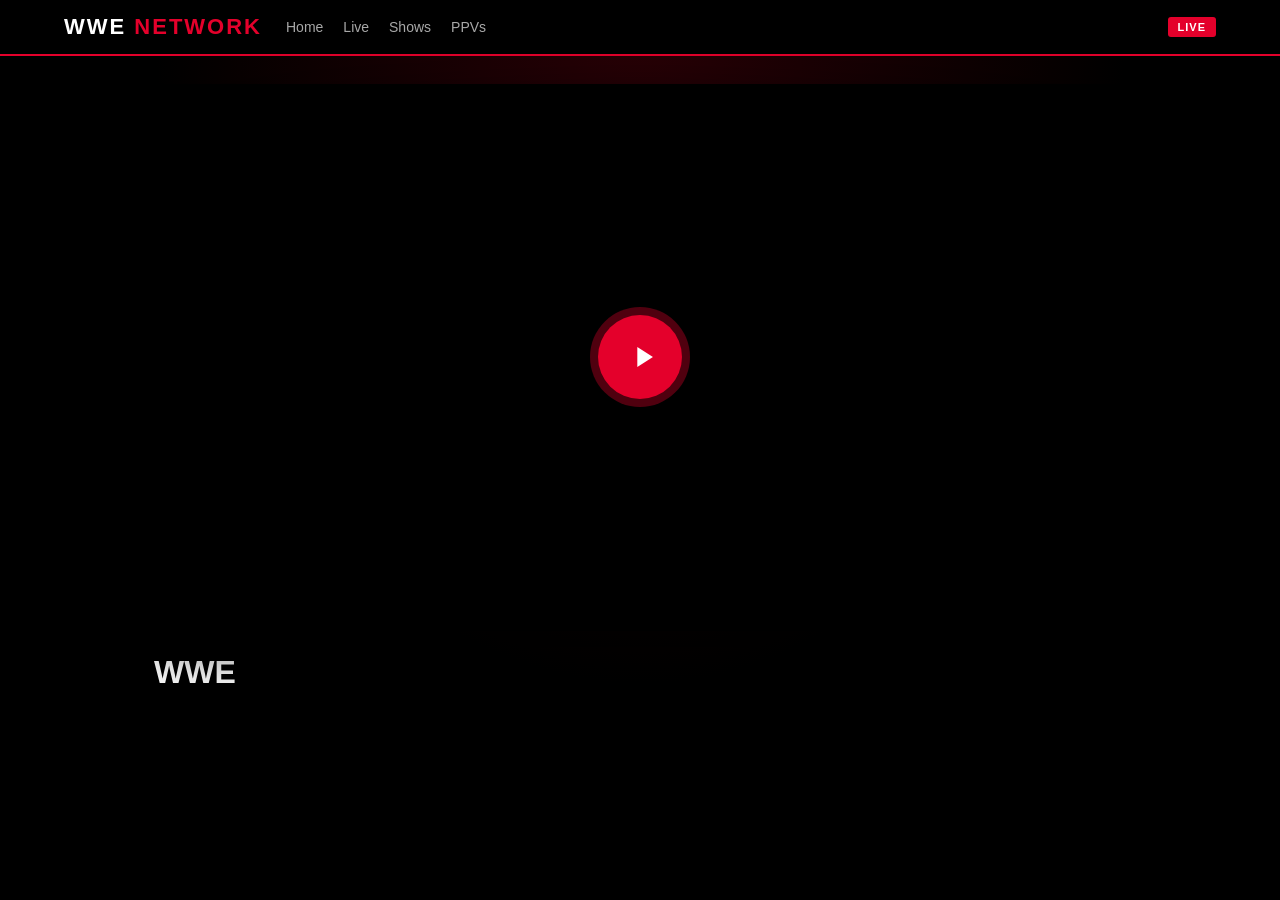
==== index.html @ eba9333d "Add files via upload" ====
<!DOCTYPE html>
<html lang="en">
<head>
<meta charset="UTF-8">
<meta name="viewport" content="width=device-width, initial-scale=1">
<title>WWE Network Style Player</title>
<style>
  :root{--bg:#000;--panel:#121212;--text:#fff;--muted:#a8a8a8;--accent:#e4002b;}
  *{box-sizing:border-box;margin:0;padding:0}
  body{background:radial-gradient(ellipse at top,#2a0006 0,var(--bg) 55%) fixed;background-color:var(--bg);color:var(--text);font-family:"Helvetica Neue",Arial,sans-serif;min-height:100vh}
  header{display:flex;align-items:center;gap:24px;padding:14px 5vw;background:#000;border-bottom:2px solid var(--accent)}
  .logo{font-weight:900;font-size:22px;letter-spacing:2px;text-transform:uppercase}
  .logo span{color:var(--accent)}
  nav{display:flex;gap:20px;font-size:14px;color:var(--muted)}
  nav a{color:inherit;text-decoration:none}
  nav a:hover{color:#fff}
  .live{margin-left:auto;background:#e4002b;font-size:11px;font-weight:800;padding:4px 10px;border-radius:3px;letter-spacing:1px}
  main{max-width:1100px;margin:0 auto;padding:28px 5vw 60px}
  .player{position:relative;aspect-ratio:16/9;background:#000;border-radius:6px;overflow:hidden;box-shadow:0 20px 60px rgba(0,0,0,.6)}
  .player iframe,.player .thumb{position:absolute;inset:0;width:100%;height:100%;border:0}
  .thumb{background:center/cover no-repeat;cursor:pointer;border:0;display:block}
  .thumb::after{content:"";position:absolute;inset:0;background:linear-gradient(to top,rgba(0,0,0,.85),rgba(0,0,0,.1) 55%)}
  .play{position:absolute;top:50%;left:50%;transform:translate(-50%,-50%);z-index:2;width:84px;height:84px;border-radius:50%;background:var(--accent);display:grid;place-items:center;transition:.2s;box-shadow:0 0 0 8px rgba(228,0,43,.35)}
  .thumb:hover .play{transform:translate(-50%,-50%) scale(1.1)}
  .play svg{width:34px;height:34px;fill:#fff;margin-left:5px}
  .caption{position:absolute;left:20px;bottom:16px;right:20px;z-index:2;text-align:left;font-size:clamp(14px,2.4vw,24px);font-weight:800;line-height:1.25}
  .info{margin-top:22px}
  .tag{display:inline-block;color:var(--accent);font-size:12px;font-weight:800;letter-spacing:1.5px;text-transform:uppercase;margin-bottom:8px}
  h1{font-size:clamp(20px,3.4vw,32px);line-height:1.2}
  .meta{color:var(--muted);font-size:14px;margin:8px 0 16px}
  .desc{color:#dcdcdc;line-height:1.6;font-size:15px;background:var(--panel);padding:18px;border-radius:6px;border-left:3px solid var(--accent)}
</style>
</head>
<body>
<header>
  <div class="logo">WWE <span>Network</span></div>
  <nav><a href="#">Home</a><a href="#">Live</a><a href="#">Shows</a><a href="#">PPVs</a></nav>
  <div class="live">LIVE</div>
</header>

<main>
  <div class="player" id="player">
    <button class="thumb" id="thumb" aria-label="Play video"
      style="background-image:url('https://i.ytimg.com/vi/4Bgg4P-xnHY/maxresdefault.jpg'),url('https://i.ytimg.com/vi/4Bgg4P-xnHY/hqdefault.jpg')">
      <span class="play"><svg viewBox="0 0 24 24"><path d="M8 5v14l11-7z"/></svg></span>
    </button>
  </div>

  <p id="yt-link" hidden style="margin-top:12px;font-size:14px;color:#a8a8a8">Video not loading? <a style="color:#e4002b;font-weight:700" target="_blank" rel="noopener" href="https://www.youtube.com/watch?v=4Bgg4P-xnHY">Watch on YouTube</a></p>

  <div class="info">
    <h1 id="title">WWE</h1>
  </div>
</main>

<script>
  document.getElementById('thumb').addEventListener('click', function () {
    var f = document.createElement('iframe');
    var link = document.getElementById('yt-link'); if (link) link.hidden = false;
    f.src = 'https://www.youtube.com/embed/4Bgg4P-xnHY?autoplay=1&rel=0';
    f.allow = 'autoplay; encrypted-media; picture-in-picture; fullscreen';
    f.allowFullscreen = true;
    f.referrerPolicy = 'strict-origin-when-cross-origin';
    f.title = document.getElementById('title').textContent;
    document.getElementById('player').replaceChildren(f);
  });

  fetch('https://www.youtube.com/oembed?format=json&url=' + encodeURIComponent('https://www.youtube.com/watch?v=4Bgg4P-xnHY'))
    .then(function (r) { return r.json(); })
    .then(function (d) { if (d.title) { document.getElementById('title').textContent = d.title; document.title = d.title + ' | WWE Network'; } })
    .catch(function () {});
</script>
</body>
</html>
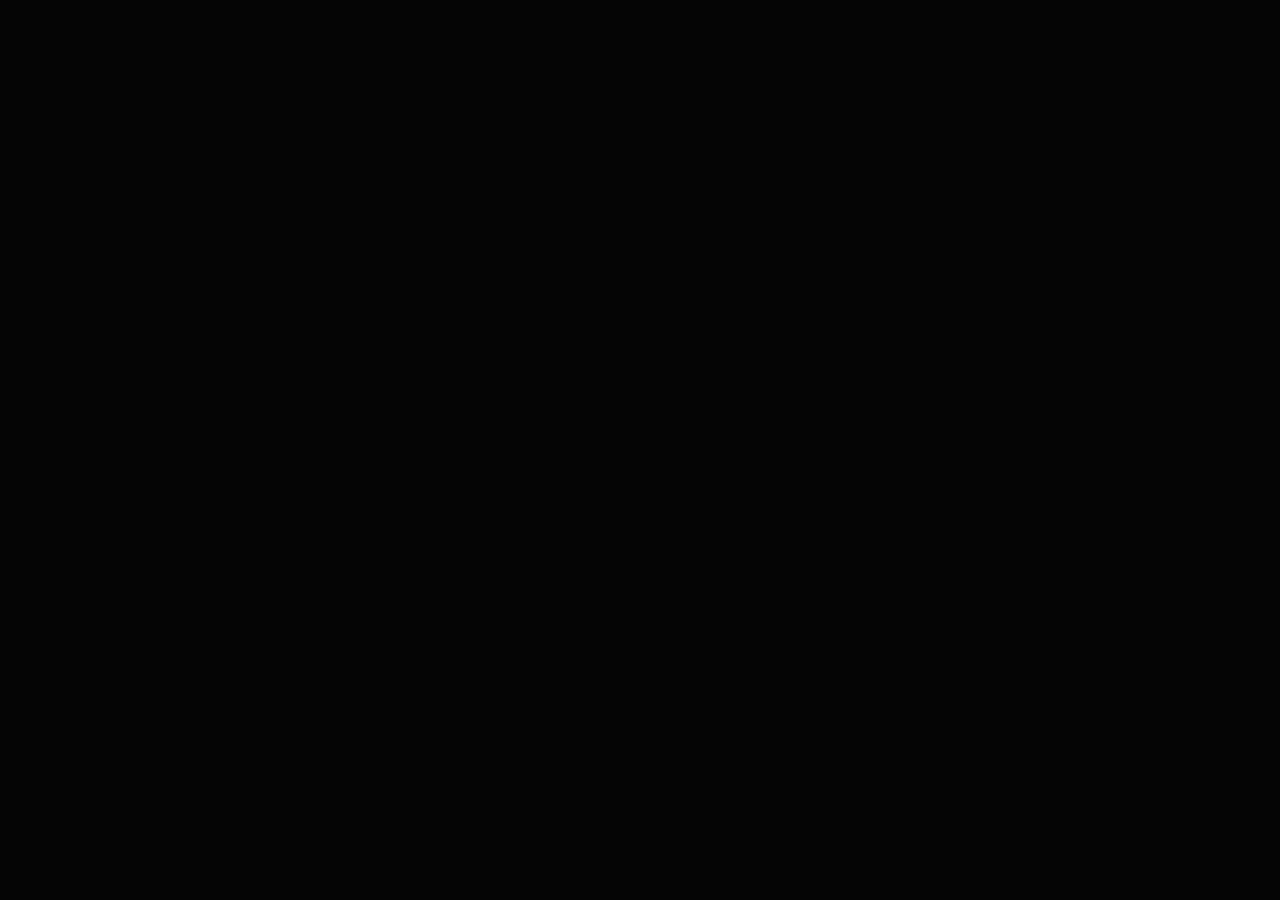
==== commit 9c49a50d: "Index.html" ====
--- a/index.html
+++ b/index.html
@@ -4,71 +4,31 @@
 <meta charset="UTF-8">
 <meta name="viewport" content="width=device-width, initial-scale=1">
 <title>WWE Network Style Player</title>
+<link rel="preconnect" href="https://fonts.googleapis.com">
+<link rel="preconnect" href="https://fonts.gstatic.com" crossorigin>
+<link href="https://fonts.googleapis.com/css2?family=Oswald:wght@500;600;700&family=Inter:wght@400;600;800&display=swap" rel="stylesheet">
 <style>
-  :root{--bg:#000;--panel:#121212;--text:#fff;--muted:#a8a8a8;--accent:#e4002b;}
+  :root{--red:#e4002b;--red-hot:#ff1f45;--black:#050505;--white:#fff;--muted:#b3b3b3;
+    --display:"Oswald","Impact","Arial Narrow",sans-serif;--body:"Inter","Helvetica Neue",Arial,sans-serif}
   *{box-sizing:border-box;margin:0;padding:0}
-  body{background:radial-gradient(ellipse at top,#2a0006 0,var(--bg) 55%) fixed;background-color:var(--bg);color:var(--text);font-family:"Helvetica Neue",Arial,sans-serif;min-height:100vh}
-  header{display:flex;align-items:center;gap:24px;padding:14px 5vw;background:#000;border-bottom:2px solid var(--accent)}
-  .logo{font-weight:900;font-size:22px;letter-spacing:2px;text-transform:uppercase}
-  .logo span{color:var(--accent)}
-  nav{display:flex;gap:20px;font-size:14px;color:var(--muted)}
-  nav a{color:inherit;text-decoration:none}
-  nav a:hover{color:#fff}
-  .live{margin-left:auto;background:#e4002b;font-size:11px;font-weight:800;padding:4px 10px;border-radius:3px;letter-spacing:1px}
-  main{max-width:1100px;margin:0 auto;padding:28px 5vw 60px}
-  .player{position:relative;aspect-ratio:16/9;background:#000;border-radius:6px;overflow:hidden;box-shadow:0 20px 60px rgba(0,0,0,.6)}
-  .player iframe,.player .thumb{position:absolute;inset:0;width:100%;height:100%;border:0}
-  .thumb{background:center/cover no-repeat;cursor:pointer;border:0;display:block}
-  .thumb::after{content:"";position:absolute;inset:0;background:linear-gradient(to top,rgba(0,0,0,.85),rgba(0,0,0,.1) 55%)}
-  .play{position:absolute;top:50%;left:50%;transform:translate(-50%,-50%);z-index:2;width:84px;height:84px;border-radius:50%;background:var(--accent);display:grid;place-items:center;transition:.2s;box-shadow:0 0 0 8px rgba(228,0,43,.35)}
-  .thumb:hover .play{transform:translate(-50%,-50%) scale(1.1)}
-  .play svg{width:34px;height:34px;fill:#fff;margin-left:5px}
-  .caption{position:absolute;left:20px;bottom:16px;right:20px;z-index:2;text-align:left;font-size:clamp(14px,2.4vw,24px);font-weight:800;line-height:1.25}
-  .info{margin-top:22px}
-  .tag{display:inline-block;color:var(--accent);font-size:12px;font-weight:800;letter-spacing:1.5px;text-transform:uppercase;margin-bottom:8px}
-  h1{font-size:clamp(20px,3.4vw,32px);line-height:1.2}
-  .meta{color:var(--muted);font-size:14px;margin:8px 0 16px}
-  .desc{color:#dcdcdc;line-height:1.6;font-size:15px;background:var(--panel);padding:18px;border-radius:6px;border-left:3px solid var(--accent)}
-</style>
-</head>
-<body>
-<header>
-  <div class="logo">WWE <span>Network</span></div>
-  <nav><a href="#">Home</a><a href="#">Live</a><a href="#">Shows</a><a href="#">PPVs</a></nav>
-  <div class="live">LIVE</div>
-</header>
+  html{background:var(--black);scroll-behavior:smooth}
+  body{font-family:var(--body);color:var(--white);background:var(--black);min-height:100vh;overflow-x:hidden}
+  button{font:inherit;color:inherit;cursor:pointer;border:0;background:none}
 
-<main>
-  <div class="player" id="player">
-    <button class="thumb" id="thumb" aria-label="Play video"
-      style="background-image:url('https://i.ytimg.com/vi/4Bgg4P-xnHY/maxresdefault.jpg'),url('https://i.ytimg.com/vi/4Bgg4P-xnHY/hqdefault.jpg')">
-      <span class="play"><svg viewBox="0 0 24 24"><path d="M8 5v14l11-7z"/></svg></span>
-    </button>
-  </div>
-
-  <p id="yt-link" hidden style="margin-top:12px;font-size:14px;color:#a8a8a8">Video not loading? <a style="color:#e4002b;font-weight:700" target="_blank" rel="noopener" href="https://www.youtube.com/watch?v=4Bgg4P-xnHY">Watch on YouTube</a></p>
-
-  <div class="info">
-    <h1 id="title">WWE</h1>
-  </div>
-</main>
-
-<script>
-  document.getElementById('thumb').addEventListener('click', function () {
-    var f = document.createElement('iframe');
-    var link = document.getElementById('yt-link'); if (link) link.hidden = false;
-    f.src = 'https://www.youtube.com/embed/4Bgg4P-xnHY?autoplay=1&rel=0';
-    f.allow = 'autoplay; encrypted-media; picture-in-picture; fullscreen';
-    f.allowFullscreen = true;
-    f.referrerPolicy = 'strict-origin-when-cross-origin';
-    f.title = document.getElementById('title').textContent;
-    document.getElementById('player').replaceChildren(f);
-  });
-
-  fetch('https://www.youtube.com/oembed?format=json&url=' + encodeURIComponent('https://www.youtube.com/watch?v=4Bgg4P-xnHY'))
-    .then(function (r) { return r.json(); })
-    .then(function (d) { if (d.title) { document.getElementById('title').textContent = d.title; document.title = d.title + ' | WWE Network'; } })
-    .catch(function () {});
-</script>
-</body>
-</html>
+  /* ---------- Header ---------- */
+  header{position:fixed;top:0;left:0;right:0;z-index:50;display:flex;align-items:center;gap:32px;padding:16px 4vw;
+    background:linear-gradient(to bottom,rgba(0,0,0,.85),transparent);transition:background .3s}
+  header.solid{background:#000;box-shadow:0 2px 0 var(--red)}
+  .logo{display:flex;align-items:center;gap:10px;font-family:var(--display);font-weight:700;font-size:26px;letter-spacing:2px;text-transform:uppercase;line-height:1}
+  .logo b{background:var(--red);padding:4px 10px 4px 8px;transform:skewX(-12deg);display:inline-block}
+  .logo b i{display:inline-block;transform:skewX(12deg);font-style:normal}
+  .logo span{font-weight:500;letter-spacing:4px;font-size:18px}
+  nav{display:flex;gap:24px;font-family:var(--display);text-transform:uppercase;letter-spacing:1.5px;font-size:15px}
+  nav a{color:#ddd;text-decoration:none;border-bottom:2px solid transparent;padding:4px 0;transition:.2s}
+  nav a:hover,nav a.on{color:#fff;border-color:var(--red)}
+  .right{margin-left:auto;display:flex;align-items:center;gap:18px}
+  .live{display:flex;align-items:center;gap:8px;font-family:var(--display);letter-spacing:2px;font-size:13px;background:var(--red);padding:5px 14px;transform:skewX(-12deg)}
+  .live>*{transform:skewX(12deg)}
+  .dot{width:8px;height:8px;border-radius:50%;background:#fff;animation:blink 1.2s infinite}
+  @keyframes blink{50%{opacity:.2}}
+  .avatar{width:34px;height:34px;background:var(--red);display:grid;place-items:center;font-family:var(--display);clip-path:polygon(0 0,100% 0,100% 70%,70% 100%,0 100%)}
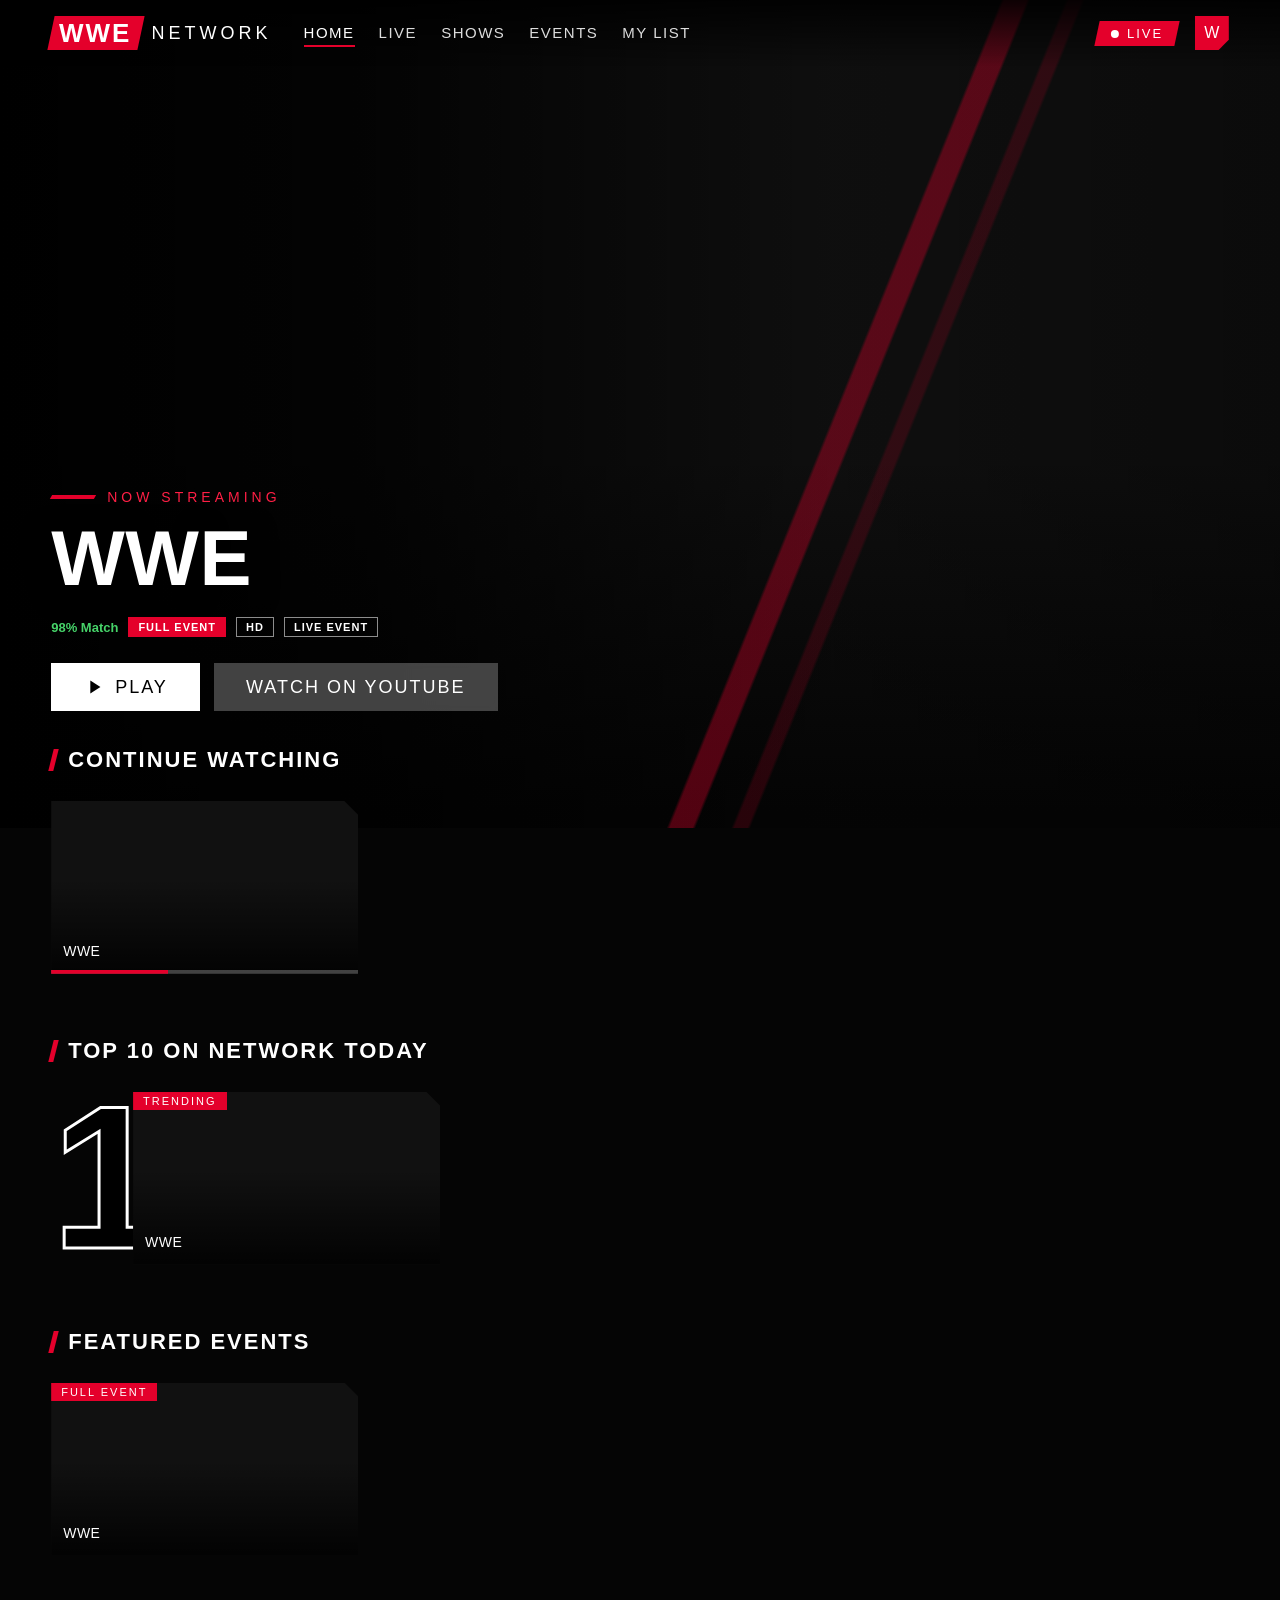
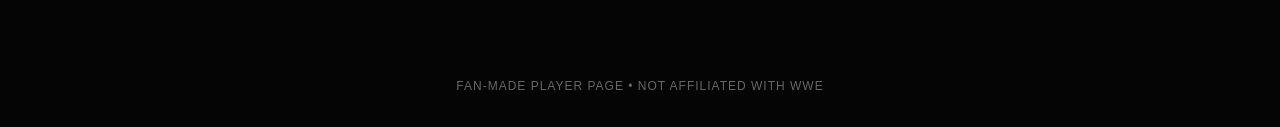
==== commit d7b5e9ae: "Add files via upload" ====
--- a/index.html
+++ b/index.html
@@ -32,3 +32,193 @@
   .dot{width:8px;height:8px;border-radius:50%;background:#fff;animation:blink 1.2s infinite}
   @keyframes blink{50%{opacity:.2}}
   .avatar{width:34px;height:34px;background:var(--red);display:grid;place-items:center;font-family:var(--display);clip-path:polygon(0 0,100% 0,100% 70%,70% 100%,0 100%)}
+
+  /* ---------- Hero billboard ---------- */
+  .hero{position:relative;min-height:92vh;display:flex;align-items:flex-end;overflow:hidden}
+  .hero-bg{position:absolute;inset:0;background:#111 center/cover no-repeat;animation:drift 22s ease-in-out infinite alternate}
+  @keyframes drift{from{transform:scale(1.04)}to{transform:scale(1.14) translate(-1.5%,-1%)}}
+  .hero::before{content:"";position:absolute;inset:0;z-index:1;
+    background:
+      linear-gradient(90deg,#000 0,rgba(0,0,0,.82) 28%,rgba(0,0,0,.15) 65%,rgba(0,0,0,.35) 100%),
+      linear-gradient(to top,var(--black) 2%,transparent 45%)}
+  .hero::after{content:"";position:absolute;inset:0;z-index:1;pointer-events:none;
+    background:linear-gradient(112deg,transparent 0 62%,rgba(228,0,43,.35) 62.2% 63.6%,transparent 63.8% 66%,rgba(228,0,43,.16) 66.2% 67%,transparent 67.2%)}
+  .hero-body{position:relative;z-index:2;padding:0 4vw 13vh;max-width:760px}
+  .tag{display:flex;align-items:center;gap:12px;font-family:var(--display);letter-spacing:4px;text-transform:uppercase;font-size:14px;color:var(--red-hot);margin-bottom:14px}
+  .tag::before{content:"";width:44px;height:4px;background:var(--red);transform:skewX(-30deg)}
+  h1{font-family:var(--display);font-weight:700;text-transform:uppercase;font-size:clamp(34px,6.2vw,78px);line-height:1;letter-spacing:.5px;text-shadow:0 6px 30px rgba(0,0,0,.9);margin-bottom:20px}
+  .chips{display:flex;flex-wrap:wrap;gap:10px;align-items:center;margin-bottom:26px;font-size:13px;font-weight:600}
+  .chip{padding:3px 9px;border:1px solid rgba(255,255,255,.55);letter-spacing:1px;text-transform:uppercase;font-size:11px}
+  .chip.red{background:var(--red);border-color:var(--red)}
+  .match{color:#46d369;font-weight:800}
+  .btns{display:flex;flex-wrap:wrap;gap:14px}
+  .btn{display:inline-flex;align-items:center;gap:10px;font-family:var(--display);text-transform:uppercase;letter-spacing:2px;font-size:18px;padding:13px 32px;text-decoration:none;transition:.2s}
+  .btn svg{width:22px;height:22px;fill:currentColor}
+  .btn.play{background:#fff;color:#000}
+  .btn.play:hover{background:var(--red);color:#fff;box-shadow:0 0 30px rgba(228,0,43,.7)}
+  .btn.more{background:rgba(120,120,120,.55);color:#fff;backdrop-filter:blur(6px)}
+  .btn.more:hover{background:rgba(160,160,160,.6)}
+
+  /* ---------- Rows ---------- */
+  .rows{position:relative;z-index:3;margin-top:-9vh;padding-bottom:60px}
+  .row{padding:0 4vw;margin-bottom:38px}
+  .row h2{font-family:var(--display);font-weight:600;text-transform:uppercase;letter-spacing:2px;font-size:22px;margin-bottom:14px;display:flex;align-items:center;gap:12px}
+  .row h2::before{content:"";width:5px;height:22px;background:var(--red);transform:skewX(-14deg)}
+  .track{display:flex;gap:14px;overflow-x:auto;padding:14px 0 26px;scrollbar-width:none}
+  .track::-webkit-scrollbar{display:none}
+
+  .card{position:relative;flex:0 0 auto;width:clamp(230px,24vw,340px);aspect-ratio:16/9;background:#111 center/cover no-repeat;cursor:pointer;
+    transition:transform .3s,box-shadow .3s;clip-path:polygon(0 0,calc(100% - 14px) 0,100% 14px,100% 100%,0 100%)}
+  .card::after{content:"";position:absolute;inset:0;background:linear-gradient(to top,rgba(0,0,0,.85),transparent 55%)}
+  .card:hover{transform:scale(1.08);z-index:5}
+  .card .ttl{position:absolute;left:12px;right:12px;bottom:14px;z-index:2;font-family:var(--display);text-transform:uppercase;font-size:14px;letter-spacing:.5px;line-height:1.2;
+    display:-webkit-box;-webkit-line-clamp:2;-webkit-box-orient:vertical;overflow:hidden}
+  .card .pi{position:absolute;inset:0;z-index:2;display:grid;place-items:center;opacity:0;transition:.25s}
+  .card:hover .pi{opacity:1}
+  .pi i{width:54px;height:54px;border-radius:50%;background:var(--red);display:grid;place-items:center;box-shadow:0 0 24px rgba(228,0,43,.8)}
+  .pi svg{width:24px;height:24px;fill:#fff;margin-left:3px}
+  .prog{position:absolute;left:0;right:0;bottom:0;height:4px;background:rgba(255,255,255,.25);z-index:3}
+  .prog u{display:block;height:100%;width:38%;background:var(--red)}
+  .new{position:absolute;top:0;left:0;z-index:3;background:var(--red);font-family:var(--display);font-size:11px;letter-spacing:2px;padding:3px 10px}
+
+  /* Top 10 */
+  .top{display:flex;align-items:center;flex:0 0 auto}
+  .num{font-family:var(--display);font-weight:700;font-size:clamp(130px,16vw,210px);line-height:.8;color:#000;-webkit-text-stroke:3px #fff;margin-right:-26px;position:relative;z-index:1;letter-spacing:-6px}
+  .top .card{z-index:2}
+
+  /* ---------- Modal player ---------- */
+  .modal{position:fixed;inset:0;z-index:100;background:rgba(0,0,0,.92);display:none;align-items:center;justify-content:center;padding:4vw;backdrop-filter:blur(8px)}
+  .modal.open{display:flex;animation:fade .3s}
+  @keyframes fade{from{opacity:0}}
+  .stage{position:relative;width:min(1100px,100%);aspect-ratio:16/9;background:#000;box-shadow:0 0 80px rgba(228,0,43,.55);border-top:3px solid var(--red)}
+  .stage iframe{position:absolute;inset:0;width:100%;height:100%;border:0}
+  .close{position:absolute;top:-46px;right:0;font-family:var(--display);letter-spacing:2px;font-size:14px;text-transform:uppercase;color:#fff;padding:8px 14px;background:var(--red);transform:skewX(-12deg)}
+  .close:hover{background:var(--red-hot)}
+
+  footer{text-align:center;color:#666;font-size:12px;letter-spacing:1px;padding:0 5vw 34px}
+
+  @media (max-width:720px){
+    nav,.avatar{display:none}
+    .hero{min-height:78vh}
+    .hero-body{padding-bottom:12vh}
+    .btn{font-size:15px;padding:11px 22px}
+    .num{-webkit-text-stroke:2px #fff}
+  }
+</style>
+</head>
+<body>
+
+<header id="hdr">
+  <div class="logo"><b><i>WWE</i></b><span>Network</span></div>
+  <nav><a class="on" href="#">Home</a><a href="#">Live</a><a href="#">Shows</a><a href="#">Events</a><a href="#">My List</a></nav>
+  <div class="right"><div class="live"><span class="dot"></span><span>LIVE</span></div><div class="avatar">W</div></div>
+</header>
+
+<section class="hero">
+  <div class="hero-bg" id="heroBg"></div>
+  <div class="hero-body">
+    <div class="tag">Now Streaming</div>
+    <h1 id="heroTitle">WWE</h1>
+    <div class="chips">
+      <span class="match">98% Match</span>
+      <span class="chip red">Full Event</span>
+      <span class="chip">HD</span>
+      <span class="chip">Live Event</span>
+    </div>
+    <div class="btns">
+      <button class="btn play" id="heroPlay"><svg viewBox="0 0 24 24"><path d="M8 5v14l11-7z"/></svg>Play</button>
+      <a class="btn more" id="heroYt" target="_blank" rel="noopener" href="#">Watch on YouTube</a>
+    </div>
+  </div>
+</section>
+
+<main class="rows" id="rows"></main>
+
+<footer>FAN-MADE PLAYER PAGE &bull; NOT AFFILIATED WITH WWE</footer>
+
+<div class="modal" id="modal">
+  <div class="stage" id="stage"><button class="close" id="close">Close &#10005;</button></div>
+</div>
+
+<script>
+  /* ===== Add more videos here: just paste the YouTube ID ===== */
+  var VIDEOS = [
+    { id: '4Bgg4P-xnHY', title: 'WWE' }
+  ];
+
+  var PLAY_SVG = '<svg viewBox="0 0 24 24"><path d="M8 5v14l11-7z"/></svg>';
+  function thumb(id){ return "url('https://i.ytimg.com/vi/" + id + "/maxresdefault.jpg'),url('https://i.ytimg.com/vi/" + id + "/hqdefault.jpg')"; }
+  function watchUrl(id){ return 'https://www.youtube.com/watch?v=' + id; }
+
+  /* Hero */
+  var main = VIDEOS[0];
+  document.getElementById('heroBg').style.backgroundImage = thumb(main.id);
+  document.getElementById('heroTitle').textContent = main.title;
+  document.getElementById('heroYt').href = watchUrl(main.id);
+
+  /* Rows */
+  var rows = document.getElementById('rows');
+  function cardHTML(v, extra){
+    return '<div class="card" data-id="' + v.id + '" style="background-image:' + thumb(v.id) + '">' + (extra||'') +
+      '<div class="pi"><i>' + PLAY_SVG + '</i></div><div class="ttl" data-t="' + v.id + '">' + v.title + '</div></div>';
+  }
+  function row(title, inner){
+    var s = document.createElement('section'); s.className = 'row';
+    s.innerHTML = '<h2>' + title + '</h2><div class="track">' + inner + '</div>';
+    rows.appendChild(s);
+  }
+  row('Continue Watching', VIDEOS.map(function(v){ return cardHTML(v, '<div class="prog"><u></u></div>'); }).join(''));
+  row('Top 10 on Network Today', VIDEOS.map(function(v,i){
+    return '<div class="top"><div class="num">' + (i+1) + '</div>' + cardHTML(v, '<span class="new">TRENDING</span>') + '</div>';
+  }).join(''));
+  row('Featured Events', VIDEOS.map(function(v){ return cardHTML(v, '<span class="new">FULL EVENT</span>'); }).join(''));
+
+  /* Player modal */
+  var modal = document.getElementById('modal'), stage = document.getElementById('stage');
+  function openPlayer(id){
+    // YouTube blocks embeds on file:// pages (error 153): open directly there
+    if (location.protocol === 'file:') { window.open(watchUrl(id), '_blank', 'noopener'); return; }
+    var f = document.createElement('iframe');
+    f.src = 'https://www.youtube.com/embed/' + id + '?autoplay=1&rel=0&origin=' + encodeURIComponent(location.origin);
+    f.allow = 'autoplay; encrypted-media; picture-in-picture; fullscreen';
+    f.allowFullscreen = true;
+    f.referrerPolicy = 'strict-origin-when-cross-origin';
+    f.title = 'Video player';
+    stage.appendChild(f);
+    modal.classList.add('open');
+    document.body.style.overflow = 'hidden';
+  }
+  function closePlayer(){
+    modal.classList.remove('open');
+    var f = stage.querySelector('iframe'); if (f) f.remove();
+    document.body.style.overflow = '';
+  }
+  document.getElementById('heroPlay').addEventListener('click', function(){ openPlayer(main.id); });
+  rows.addEventListener('click', function(e){
+    var c = e.target.closest('.card'); if (c) openPlayer(c.dataset.id);
+  });
+  document.getElementById('close').addEventListener('click', closePlayer);
+  modal.addEventListener('click', function(e){ if (e.target === modal) closePlayer(); });
+  document.addEventListener('keydown', function(e){ if (e.key === 'Escape') closePlayer(); });
+
+  /* Sticky header */
+  var hdr = document.getElementById('hdr');
+  addEventListener('scroll', function(){ hdr.classList.toggle('solid', scrollY > 60); });
+
+  /* Load real titles from YouTube */
+  VIDEOS.forEach(function(v){
+    fetch('https://www.youtube.com/oembed?format=json&url=' + encodeURIComponent(watchUrl(v.id)))
+      .then(function(r){ return r.json(); })
+      .then(function(d){
+        if (!d.title) return;
+        v.title = d.title;
+        document.querySelectorAll('[data-t="' + v.id + '"]').forEach(function(el){ el.textContent = d.title; });
+        if (v === main) {
+          document.getElementById('heroTitle').textContent = d.title;
+          document.title = d.title + ' | WWE Network';
+        }
+      }).catch(function(){});
+  });
+</script>
+</body>
+</html>
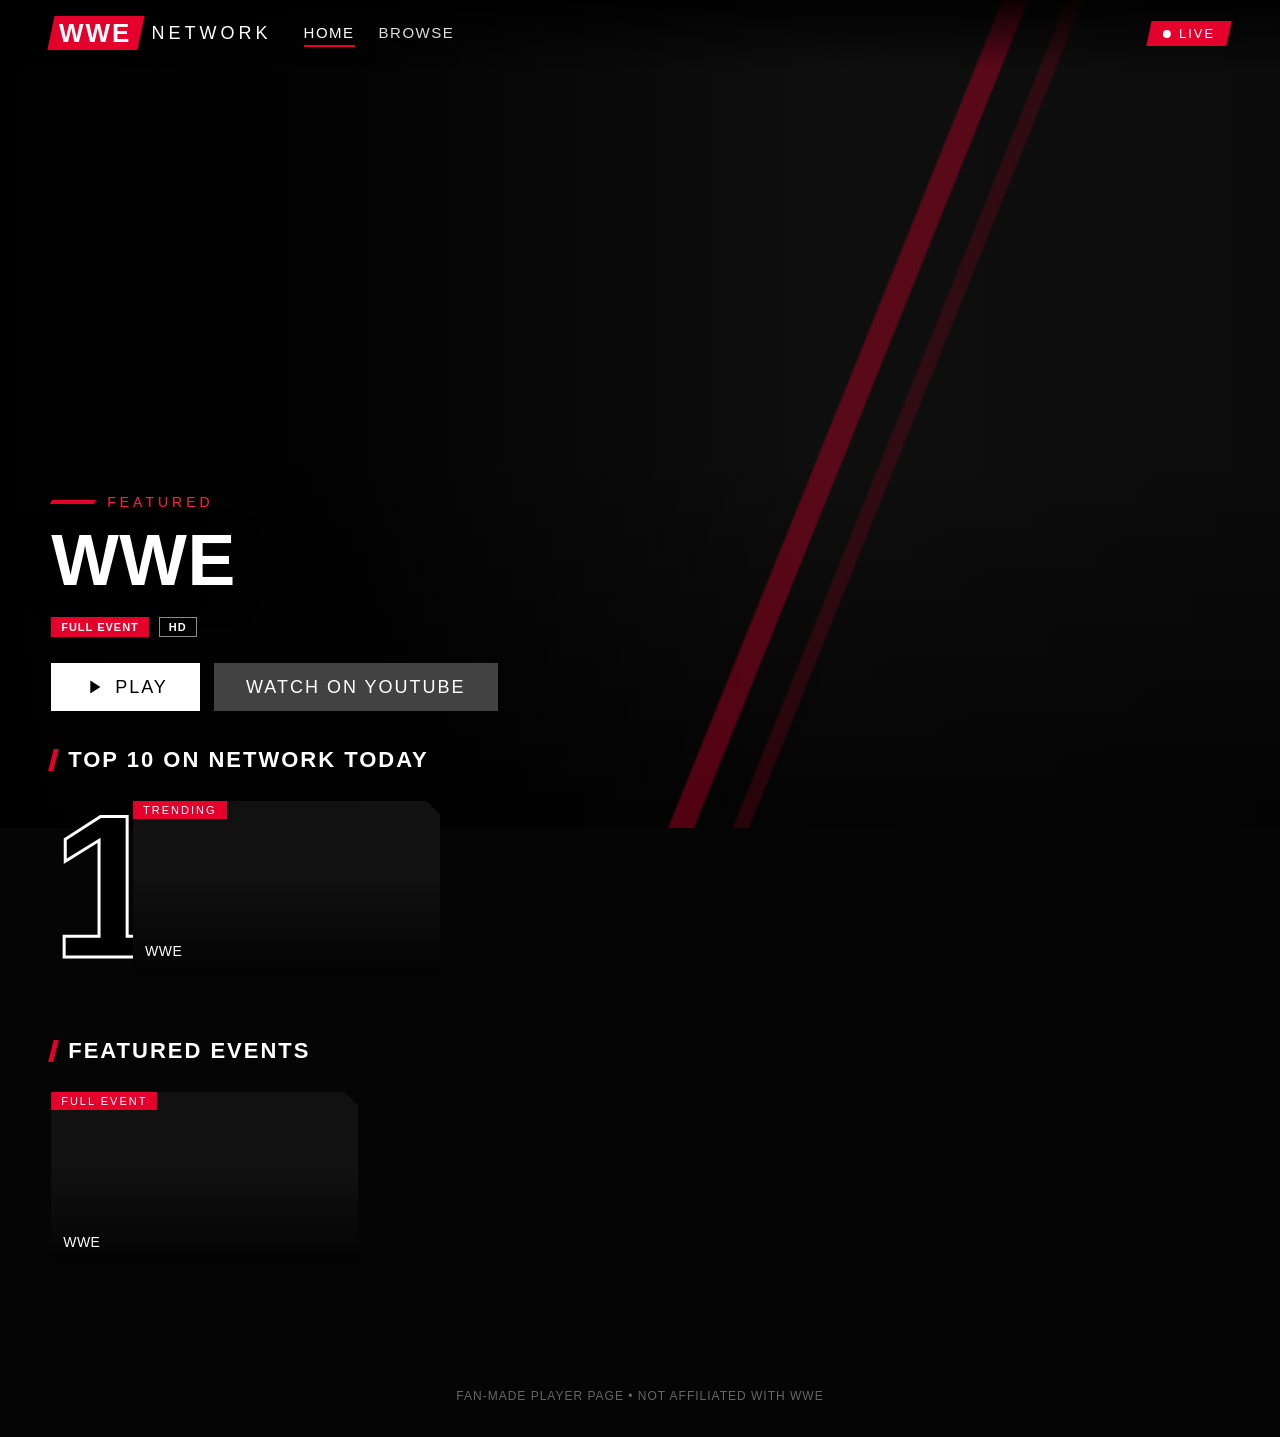
==== commit d3fbd909: "Add files via upload" ====
--- a/index.html
+++ b/index.html
@@ -3,130 +3,31 @@
 <head>
 <meta charset="UTF-8">
 <meta name="viewport" content="width=device-width, initial-scale=1">
-<title>WWE Network Style Player</title>
+<title>WWE Network Style Catalog</title>
 <link rel="preconnect" href="https://fonts.googleapis.com">
 <link rel="preconnect" href="https://fonts.gstatic.com" crossorigin>
 <link href="https://fonts.googleapis.com/css2?family=Oswald:wght@500;600;700&family=Inter:wght@400;600;800&display=swap" rel="stylesheet">
-<style>
-  :root{--red:#e4002b;--red-hot:#ff1f45;--black:#050505;--white:#fff;--muted:#b3b3b3;
-    --display:"Oswald","Impact","Arial Narrow",sans-serif;--body:"Inter","Helvetica Neue",Arial,sans-serif}
-  *{box-sizing:border-box;margin:0;padding:0}
-  html{background:var(--black);scroll-behavior:smooth}
-  body{font-family:var(--body);color:var(--white);background:var(--black);min-height:100vh;overflow-x:hidden}
-  button{font:inherit;color:inherit;cursor:pointer;border:0;background:none}
-
-  /* ---------- Header ---------- */
-  header{position:fixed;top:0;left:0;right:0;z-index:50;display:flex;align-items:center;gap:32px;padding:16px 4vw;
-    background:linear-gradient(to bottom,rgba(0,0,0,.85),transparent);transition:background .3s}
-  header.solid{background:#000;box-shadow:0 2px 0 var(--red)}
-  .logo{display:flex;align-items:center;gap:10px;font-family:var(--display);font-weight:700;font-size:26px;letter-spacing:2px;text-transform:uppercase;line-height:1}
-  .logo b{background:var(--red);padding:4px 10px 4px 8px;transform:skewX(-12deg);display:inline-block}
-  .logo b i{display:inline-block;transform:skewX(12deg);font-style:normal}
-  .logo span{font-weight:500;letter-spacing:4px;font-size:18px}
-  nav{display:flex;gap:24px;font-family:var(--display);text-transform:uppercase;letter-spacing:1.5px;font-size:15px}
-  nav a{color:#ddd;text-decoration:none;border-bottom:2px solid transparent;padding:4px 0;transition:.2s}
-  nav a:hover,nav a.on{color:#fff;border-color:var(--red)}
-  .right{margin-left:auto;display:flex;align-items:center;gap:18px}
-  .live{display:flex;align-items:center;gap:8px;font-family:var(--display);letter-spacing:2px;font-size:13px;background:var(--red);padding:5px 14px;transform:skewX(-12deg)}
-  .live>*{transform:skewX(12deg)}
-  .dot{width:8px;height:8px;border-radius:50%;background:#fff;animation:blink 1.2s infinite}
-  @keyframes blink{50%{opacity:.2}}
-  .avatar{width:34px;height:34px;background:var(--red);display:grid;place-items:center;font-family:var(--display);clip-path:polygon(0 0,100% 0,100% 70%,70% 100%,0 100%)}
-
-  /* ---------- Hero billboard ---------- */
-  .hero{position:relative;min-height:92vh;display:flex;align-items:flex-end;overflow:hidden}
-  .hero-bg{position:absolute;inset:0;background:#111 center/cover no-repeat;animation:drift 22s ease-in-out infinite alternate}
-  @keyframes drift{from{transform:scale(1.04)}to{transform:scale(1.14) translate(-1.5%,-1%)}}
-  .hero::before{content:"";position:absolute;inset:0;z-index:1;
-    background:
-      linear-gradient(90deg,#000 0,rgba(0,0,0,.82) 28%,rgba(0,0,0,.15) 65%,rgba(0,0,0,.35) 100%),
-      linear-gradient(to top,var(--black) 2%,transparent 45%)}
-  .hero::after{content:"";position:absolute;inset:0;z-index:1;pointer-events:none;
-    background:linear-gradient(112deg,transparent 0 62%,rgba(228,0,43,.35) 62.2% 63.6%,transparent 63.8% 66%,rgba(228,0,43,.16) 66.2% 67%,transparent 67.2%)}
-  .hero-body{position:relative;z-index:2;padding:0 4vw 13vh;max-width:760px}
-  .tag{display:flex;align-items:center;gap:12px;font-family:var(--display);letter-spacing:4px;text-transform:uppercase;font-size:14px;color:var(--red-hot);margin-bottom:14px}
-  .tag::before{content:"";width:44px;height:4px;background:var(--red);transform:skewX(-30deg)}
-  h1{font-family:var(--display);font-weight:700;text-transform:uppercase;font-size:clamp(34px,6.2vw,78px);line-height:1;letter-spacing:.5px;text-shadow:0 6px 30px rgba(0,0,0,.9);margin-bottom:20px}
-  .chips{display:flex;flex-wrap:wrap;gap:10px;align-items:center;margin-bottom:26px;font-size:13px;font-weight:600}
-  .chip{padding:3px 9px;border:1px solid rgba(255,255,255,.55);letter-spacing:1px;text-transform:uppercase;font-size:11px}
-  .chip.red{background:var(--red);border-color:var(--red)}
-  .match{color:#46d369;font-weight:800}
-  .btns{display:flex;flex-wrap:wrap;gap:14px}
-  .btn{display:inline-flex;align-items:center;gap:10px;font-family:var(--display);text-transform:uppercase;letter-spacing:2px;font-size:18px;padding:13px 32px;text-decoration:none;transition:.2s}
-  .btn svg{width:22px;height:22px;fill:currentColor}
-  .btn.play{background:#fff;color:#000}
-  .btn.play:hover{background:var(--red);color:#fff;box-shadow:0 0 30px rgba(228,0,43,.7)}
-  .btn.more{background:rgba(120,120,120,.55);color:#fff;backdrop-filter:blur(6px)}
-  .btn.more:hover{background:rgba(160,160,160,.6)}
-
-  /* ---------- Rows ---------- */
-  .rows{position:relative;z-index:3;margin-top:-9vh;padding-bottom:60px}
-  .row{padding:0 4vw;margin-bottom:38px}
-  .row h2{font-family:var(--display);font-weight:600;text-transform:uppercase;letter-spacing:2px;font-size:22px;margin-bottom:14px;display:flex;align-items:center;gap:12px}
-  .row h2::before{content:"";width:5px;height:22px;background:var(--red);transform:skewX(-14deg)}
-  .track{display:flex;gap:14px;overflow-x:auto;padding:14px 0 26px;scrollbar-width:none}
-  .track::-webkit-scrollbar{display:none}
-
-  .card{position:relative;flex:0 0 auto;width:clamp(230px,24vw,340px);aspect-ratio:16/9;background:#111 center/cover no-repeat;cursor:pointer;
-    transition:transform .3s,box-shadow .3s;clip-path:polygon(0 0,calc(100% - 14px) 0,100% 14px,100% 100%,0 100%)}
-  .card::after{content:"";position:absolute;inset:0;background:linear-gradient(to top,rgba(0,0,0,.85),transparent 55%)}
-  .card:hover{transform:scale(1.08);z-index:5}
-  .card .ttl{position:absolute;left:12px;right:12px;bottom:14px;z-index:2;font-family:var(--display);text-transform:uppercase;font-size:14px;letter-spacing:.5px;line-height:1.2;
-    display:-webkit-box;-webkit-line-clamp:2;-webkit-box-orient:vertical;overflow:hidden}
-  .card .pi{position:absolute;inset:0;z-index:2;display:grid;place-items:center;opacity:0;transition:.25s}
-  .card:hover .pi{opacity:1}
-  .pi i{width:54px;height:54px;border-radius:50%;background:var(--red);display:grid;place-items:center;box-shadow:0 0 24px rgba(228,0,43,.8)}
-  .pi svg{width:24px;height:24px;fill:#fff;margin-left:3px}
-  .prog{position:absolute;left:0;right:0;bottom:0;height:4px;background:rgba(255,255,255,.25);z-index:3}
-  .prog u{display:block;height:100%;width:38%;background:var(--red)}
-  .new{position:absolute;top:0;left:0;z-index:3;background:var(--red);font-family:var(--display);font-size:11px;letter-spacing:2px;padding:3px 10px}
-
-  /* Top 10 */
-  .top{display:flex;align-items:center;flex:0 0 auto}
-  .num{font-family:var(--display);font-weight:700;font-size:clamp(130px,16vw,210px);line-height:.8;color:#000;-webkit-text-stroke:3px #fff;margin-right:-26px;position:relative;z-index:1;letter-spacing:-6px}
-  .top .card{z-index:2}
-
-  /* ---------- Modal player ---------- */
-  .modal{position:fixed;inset:0;z-index:100;background:rgba(0,0,0,.92);display:none;align-items:center;justify-content:center;padding:4vw;backdrop-filter:blur(8px)}
-  .modal.open{display:flex;animation:fade .3s}
-  @keyframes fade{from{opacity:0}}
-  .stage{position:relative;width:min(1100px,100%);aspect-ratio:16/9;background:#000;box-shadow:0 0 80px rgba(228,0,43,.55);border-top:3px solid var(--red)}
-  .stage iframe{position:absolute;inset:0;width:100%;height:100%;border:0}
-  .close{position:absolute;top:-46px;right:0;font-family:var(--display);letter-spacing:2px;font-size:14px;text-transform:uppercase;color:#fff;padding:8px 14px;background:var(--red);transform:skewX(-12deg)}
-  .close:hover{background:var(--red-hot)}
-
-  footer{text-align:center;color:#666;font-size:12px;letter-spacing:1px;padding:0 5vw 34px}
-
-  @media (max-width:720px){
-    nav,.avatar{display:none}
-    .hero{min-height:78vh}
-    .hero-body{padding-bottom:12vh}
-    .btn{font-size:15px;padding:11px 22px}
-    .num{-webkit-text-stroke:2px #fff}
-  }
-</style>
+<link rel="stylesheet" href="style.css">
 </head>
 <body>
 
 <header id="hdr">
-  <div class="logo"><b><i>WWE</i></b><span>Network</span></div>
-  <nav><a class="on" href="#">Home</a><a href="#">Live</a><a href="#">Shows</a><a href="#">Events</a><a href="#">My List</a></nav>
-  <div class="right"><div class="live"><span class="dot"></span><span>LIVE</span></div><div class="avatar">W</div></div>
+  <a class="logo" href="index.html"><b><i>WWE</i></b><span>Network</span></a>
+  <nav><a class="on" href="index.html">Home</a><a href="#rows">Browse</a></nav>
+  <div class="right"><div class="live"><span class="dot"></span><span>LIVE</span></div></div>
 </header>
 
 <section class="hero">
   <div class="hero-bg" id="heroBg"></div>
   <div class="hero-body">
-    <div class="tag">Now Streaming</div>
+    <div class="tag">Featured</div>
     <h1 id="heroTitle">WWE</h1>
     <div class="chips">
-      <span class="match">98% Match</span>
       <span class="chip red">Full Event</span>
       <span class="chip">HD</span>
-      <span class="chip">Live Event</span>
     </div>
     <div class="btns">
-      <button class="btn play" id="heroPlay"><svg viewBox="0 0 24 24"><path d="M8 5v14l11-7z"/></svg>Play</button>
+      <a class="btn play" id="heroPlay" href="#"><svg viewBox="0 0 24 24"><path d="M8 5v14l11-7z"/></svg>Play</a>
       <a class="btn more" id="heroYt" target="_blank" rel="noopener" href="#">Watch on YouTube</a>
     </div>
   </div>
@@ -136,88 +37,25 @@
 
 <footer>FAN-MADE PLAYER PAGE &bull; NOT AFFILIATED WITH WWE</footer>
 
-<div class="modal" id="modal">
-  <div class="stage" id="stage"><button class="close" id="close">Close &#10005;</button></div>
-</div>
-
+<script src="videos.js"></script>
 <script>
-  /* ===== Add more videos here: just paste the YouTube ID ===== */
-  var VIDEOS = [
-    { id: '4Bgg4P-xnHY', title: 'WWE' }
-  ];
-
-  var PLAY_SVG = '<svg viewBox="0 0 24 24"><path d="M8 5v14l11-7z"/></svg>';
-  function thumb(id){ return "url('https://i.ytimg.com/vi/" + id + "/maxresdefault.jpg'),url('https://i.ytimg.com/vi/" + id + "/hqdefault.jpg')"; }
-  function watchUrl(id){ return 'https://www.youtube.com/watch?v=' + id; }
-
-  /* Hero */
   var main = VIDEOS[0];
   document.getElementById('heroBg').style.backgroundImage = thumb(main.id);
   document.getElementById('heroTitle').textContent = main.title;
-  document.getElementById('heroYt').href = watchUrl(main.id);
+  document.getElementById('heroPlay').href = pageUrl(main.id);
+  document.getElementById('heroYt').href = ytUrl(main.id);
 
-  /* Rows */
   var rows = document.getElementById('rows');
-  function cardHTML(v, extra){
-    return '<div class="card" data-id="' + v.id + '" style="background-image:' + thumb(v.id) + '">' + (extra||'') +
-      '<div class="pi"><i>' + PLAY_SVG + '</i></div><div class="ttl" data-t="' + v.id + '">' + v.title + '</div></div>';
-  }
-  function row(title, inner){
-    var s = document.createElement('section'); s.className = 'row';
-    s.innerHTML = '<h2>' + title + '</h2><div class="track">' + inner + '</div>';
-    rows.appendChild(s);
-  }
-  row('Continue Watching', VIDEOS.map(function(v){ return cardHTML(v, '<div class="prog"><u></u></div>'); }).join(''));
-  row('Top 10 on Network Today', VIDEOS.map(function(v,i){
-    return '<div class="top"><div class="num">' + (i+1) + '</div>' + cardHTML(v, '<span class="new">TRENDING</span>') + '</div>';
+  addRow(rows, 'Top 10 on Network Today', VIDEOS.slice(0, 10).map(function (v, i) {
+    return '<div class="top"><div class="num">' + (i + 1) + '</div>' + cardHTML(v, 'TRENDING') + '</div>';
   }).join(''));
-  row('Featured Events', VIDEOS.map(function(v){ return cardHTML(v, '<span class="new">FULL EVENT</span>'); }).join(''));
+  addRow(rows, 'Featured Events', VIDEOS.map(function (v) { return cardHTML(v, 'FULL EVENT'); }).join(''));
 
-  /* Player modal */
-  var modal = document.getElementById('modal'), stage = document.getElementById('stage');
-  function openPlayer(id){
-    // YouTube blocks embeds on file:// pages (error 153): open directly there
-    if (location.protocol === 'file:') { window.open(watchUrl(id), '_blank', 'noopener'); return; }
-    var f = document.createElement('iframe');
-    f.src = 'https://www.youtube.com/embed/' + id + '?autoplay=1&rel=0&origin=' + encodeURIComponent(location.origin);
-    f.allow = 'autoplay; encrypted-media; picture-in-picture; fullscreen';
-    f.allowFullscreen = true;
-    f.referrerPolicy = 'strict-origin-when-cross-origin';
-    f.title = 'Video player';
-    stage.appendChild(f);
-    modal.classList.add('open');
-    document.body.style.overflow = 'hidden';
-  }
-  function closePlayer(){
-    modal.classList.remove('open');
-    var f = stage.querySelector('iframe'); if (f) f.remove();
-    document.body.style.overflow = '';
-  }
-  document.getElementById('heroPlay').addEventListener('click', function(){ openPlayer(main.id); });
-  rows.addEventListener('click', function(e){
-    var c = e.target.closest('.card'); if (c) openPlayer(c.dataset.id);
-  });
-  document.getElementById('close').addEventListener('click', closePlayer);
-  modal.addEventListener('click', function(e){ if (e.target === modal) closePlayer(); });
-  document.addEventListener('keydown', function(e){ if (e.key === 'Escape') closePlayer(); });
-
-  /* Sticky header */
-  var hdr = document.getElementById('hdr');
-  addEventListener('scroll', function(){ hdr.classList.toggle('solid', scrollY > 60); });
-
-  /* Load real titles from YouTube */
-  VIDEOS.forEach(function(v){
-    fetch('https://www.youtube.com/oembed?format=json&url=' + encodeURIComponent(watchUrl(v.id)))
-      .then(function(r){ return r.json(); })
-      .then(function(d){
-        if (!d.title) return;
-        v.title = d.title;
-        document.querySelectorAll('[data-t="' + v.id + '"]').forEach(function(el){ el.textContent = d.title; });
-        if (v === main) {
-          document.getElementById('heroTitle').textContent = d.title;
-          document.title = d.title + ' | WWE Network';
-        }
-      }).catch(function(){});
+  loadTitles(function (v) {
+    if (v === main) {
+      document.getElementById('heroTitle').textContent = v.title;
+      document.title = v.title + ' | WWE Network';
+    }
   });
 </script>
 </body>
--- a/style.css
+++ b/style.css
@@ -0,0 +1,106 @@
+:root{--red:#e4002b;--red-hot:#ff1f45;--black:#050505;--white:#fff;--muted:#b3b3b3;
+  --display:"Oswald","Impact","Arial Narrow",sans-serif;--body:"Inter","Helvetica Neue",Arial,sans-serif}
+*{box-sizing:border-box;margin:0;padding:0}
+html{background:var(--black);scroll-behavior:smooth}
+body{font-family:var(--body);color:var(--white);background:var(--black);min-height:100vh;overflow-x:hidden}
+button{font:inherit;color:inherit;cursor:pointer;border:0;background:none}
+a{color:inherit}
+
+/* Header */
+header{position:fixed;top:0;left:0;right:0;z-index:50;display:flex;align-items:center;gap:32px;padding:16px 4vw;
+  background:linear-gradient(to bottom,rgba(0,0,0,.85),transparent);transition:background .3s}
+header.solid{background:#000;box-shadow:0 2px 0 var(--red)}
+.logo{display:flex;align-items:center;gap:10px;font-family:var(--display);font-weight:700;font-size:26px;letter-spacing:2px;text-transform:uppercase;line-height:1;text-decoration:none}
+.logo b{background:var(--red);padding:4px 10px 4px 8px;transform:skewX(-12deg);display:inline-block}
+.logo b i{display:inline-block;transform:skewX(12deg);font-style:normal}
+.logo span{font-weight:500;letter-spacing:4px;font-size:18px}
+nav{display:flex;gap:24px;font-family:var(--display);text-transform:uppercase;letter-spacing:1.5px;font-size:15px}
+nav a{color:#ddd;text-decoration:none;border-bottom:2px solid transparent;padding:4px 0;transition:.2s}
+nav a:hover,nav a.on{color:#fff;border-color:var(--red)}
+.right{margin-left:auto;display:flex;align-items:center;gap:18px}
+.live{display:flex;align-items:center;gap:8px;font-family:var(--display);letter-spacing:2px;font-size:13px;background:var(--red);padding:5px 14px;transform:skewX(-12deg)}
+.live>*{transform:skewX(12deg)}
+.dot{width:8px;height:8px;border-radius:50%;background:#fff;animation:blink 1.2s infinite}
+@keyframes blink{50%{opacity:.2}}
+
+/* Hero billboard */
+.hero{position:relative;min-height:92vh;display:flex;align-items:flex-end;overflow:hidden}
+.hero-bg{position:absolute;inset:0;background:#111 center/cover no-repeat;animation:drift 22s ease-in-out infinite alternate}
+@keyframes drift{from{transform:scale(1.04)}to{transform:scale(1.14) translate(-1.5%,-1%)}}
+.hero::before{content:"";position:absolute;inset:0;z-index:1;
+  background:linear-gradient(90deg,#000 0,rgba(0,0,0,.82) 28%,rgba(0,0,0,.15) 65%,rgba(0,0,0,.35) 100%),
+             linear-gradient(to top,var(--black) 2%,transparent 45%)}
+.hero::after{content:"";position:absolute;inset:0;z-index:1;pointer-events:none;
+  background:linear-gradient(112deg,transparent 0 62%,rgba(228,0,43,.35) 62.2% 63.6%,transparent 63.8% 66%,rgba(228,0,43,.16) 66.2% 67%,transparent 67.2%)}
+.hero-body{position:relative;z-index:2;padding:0 4vw 13vh;max-width:760px}
+.tag{display:flex;align-items:center;gap:12px;font-family:var(--display);letter-spacing:4px;text-transform:uppercase;font-size:14px;color:var(--red-hot);margin-bottom:14px}
+.tag::before{content:"";width:44px;height:4px;background:var(--red);transform:skewX(-30deg)}
+h1{font-family:var(--display);font-weight:700;text-transform:uppercase;font-size:clamp(30px,5.6vw,72px);line-height:1.02;letter-spacing:.5px;text-shadow:0 6px 30px rgba(0,0,0,.9);margin-bottom:20px}
+.chips{display:flex;flex-wrap:wrap;gap:10px;align-items:center;margin-bottom:26px;font-size:13px;font-weight:600}
+.chip{padding:3px 9px;border:1px solid rgba(255,255,255,.55);letter-spacing:1px;text-transform:uppercase;font-size:11px}
+.chip.red{background:var(--red);border-color:var(--red)}
+.btns{display:flex;flex-wrap:wrap;gap:14px}
+.btn{display:inline-flex;align-items:center;gap:10px;font-family:var(--display);text-transform:uppercase;letter-spacing:2px;font-size:18px;padding:13px 32px;text-decoration:none;transition:.2s}
+.btn svg{width:22px;height:22px;fill:currentColor}
+.btn.play{background:#fff;color:#000}
+.btn.play:hover{background:var(--red);color:#fff;box-shadow:0 0 30px rgba(228,0,43,.7)}
+.btn.more{background:rgba(120,120,120,.55);color:#fff;backdrop-filter:blur(6px)}
+.btn.more:hover{background:rgba(160,160,160,.6)}
+
+/* Rows + cards */
+.rows{position:relative;z-index:3;margin-top:-9vh;padding-bottom:60px}
+.row{padding:0 4vw;margin-bottom:38px}
+.row h2{font-family:var(--display);font-weight:600;text-transform:uppercase;letter-spacing:2px;font-size:22px;margin-bottom:14px;display:flex;align-items:center;gap:12px}
+.row h2::before{content:"";width:5px;height:22px;background:var(--red);transform:skewX(-14deg)}
+.track{display:flex;gap:14px;overflow-x:auto;padding:14px 0 26px;scrollbar-width:none}
+.track::-webkit-scrollbar{display:none}
+.card{position:relative;display:block;flex:0 0 auto;width:clamp(230px,24vw,340px);aspect-ratio:16/9;background:#111 center/cover no-repeat;
+  transition:transform .3s;clip-path:polygon(0 0,calc(100% - 14px) 0,100% 14px,100% 100%,0 100%)}
+.card::after{content:"";position:absolute;inset:0;background:linear-gradient(to top,rgba(0,0,0,.85),transparent 55%)}
+.card:hover{transform:scale(1.08);z-index:5}
+.card .ttl{position:absolute;left:12px;right:12px;bottom:14px;z-index:2;font-family:var(--display);text-transform:uppercase;font-size:14px;letter-spacing:.5px;line-height:1.2;
+  display:-webkit-box;-webkit-line-clamp:2;-webkit-box-orient:vertical;overflow:hidden}
+.card .pi{position:absolute;inset:0;z-index:2;display:grid;place-items:center;opacity:0;transition:.25s}
+.card:hover .pi{opacity:1}
+.pi i{width:54px;height:54px;border-radius:50%;background:var(--red);display:grid;place-items:center;box-shadow:0 0 24px rgba(228,0,43,.8)}
+.pi svg{width:24px;height:24px;fill:#fff;margin-left:3px}
+.new{position:absolute;top:0;left:0;z-index:3;background:var(--red);font-family:var(--display);font-size:11px;letter-spacing:2px;padding:3px 10px}
+
+/* Top 10 */
+.top{display:flex;align-items:center;flex:0 0 auto}
+.num{font-family:var(--display);font-weight:700;font-size:clamp(130px,16vw,210px);line-height:.8;color:#000;-webkit-text-stroke:3px #fff;margin-right:-26px;position:relative;z-index:1;letter-spacing:-6px}
+.top .card{z-index:2}
+
+/* Watch page */
+.watch{max-width:1240px;margin:0 auto;padding:92px 4vw 40px;position:relative}
+.watch::before{content:"";position:fixed;inset:0;z-index:-1;
+  background:radial-gradient(ellipse at 30% 0,rgba(228,0,43,.28),transparent 55%),linear-gradient(112deg,transparent 0 70%,rgba(228,0,43,.14) 70.2% 71.6%,transparent 71.8%)}
+.back{display:inline-flex;align-items:center;gap:8px;font-family:var(--display);letter-spacing:2px;text-transform:uppercase;font-size:14px;text-decoration:none;color:#ddd;margin-bottom:18px;transition:.2s}
+.back:hover{color:var(--red-hot)}
+.back svg{width:18px;height:18px;fill:currentColor}
+.frame{position:relative;padding:3px;background:linear-gradient(135deg,var(--red),#400009 45%,var(--red));
+  clip-path:polygon(0 0,calc(100% - 34px) 0,100% 34px,100% 100%,34px 100%,0 calc(100% - 34px));filter:drop-shadow(0 0 28px rgba(228,0,43,.45))}
+.player{position:relative;aspect-ratio:16/9;background:#000;overflow:hidden;
+  clip-path:polygon(0 0,calc(100% - 32px) 0,100% 32px,100% 100%,32px 100%,0 calc(100% - 32px))}
+.player iframe,.player .poster{position:absolute;inset:0;width:100%;height:100%;border:0}
+.poster{display:block;text-decoration:none;background:#000 center/cover no-repeat}
+.poster::after{content:"";position:absolute;inset:0;background:linear-gradient(to top,rgba(0,0,0,.7),transparent 50%)}
+.poster .pi{position:absolute;inset:0;z-index:2;display:grid;place-items:center}
+.poster .pi i{width:90px;height:90px}
+.poster .pi svg{width:36px;height:36px}
+.info{margin-top:26px}
+.info h1{font-size:clamp(24px,4vw,44px);margin-bottom:16px}
+.note{margin-top:14px;color:var(--muted);font-size:13px;line-height:1.5}
+.watch .row{padding:0;margin-top:40px}
+
+footer{text-align:center;color:#666;font-size:12px;letter-spacing:1px;padding:0 5vw 34px}
+
+@media (max-width:720px){
+  nav{display:none}
+  .hero{min-height:78vh}
+  .hero-body{padding-bottom:12vh}
+  .btn{font-size:15px;padding:11px 22px}
+  .num{-webkit-text-stroke:2px #fff}
+  .frame{clip-path:polygon(0 0,calc(100% - 20px) 0,100% 20px,100% 100%,20px 100%,0 calc(100% - 20px))}
+  .player{clip-path:polygon(0 0,calc(100% - 18px) 0,100% 18px,100% 100%,18px 100%,0 calc(100% - 18px))}
+}
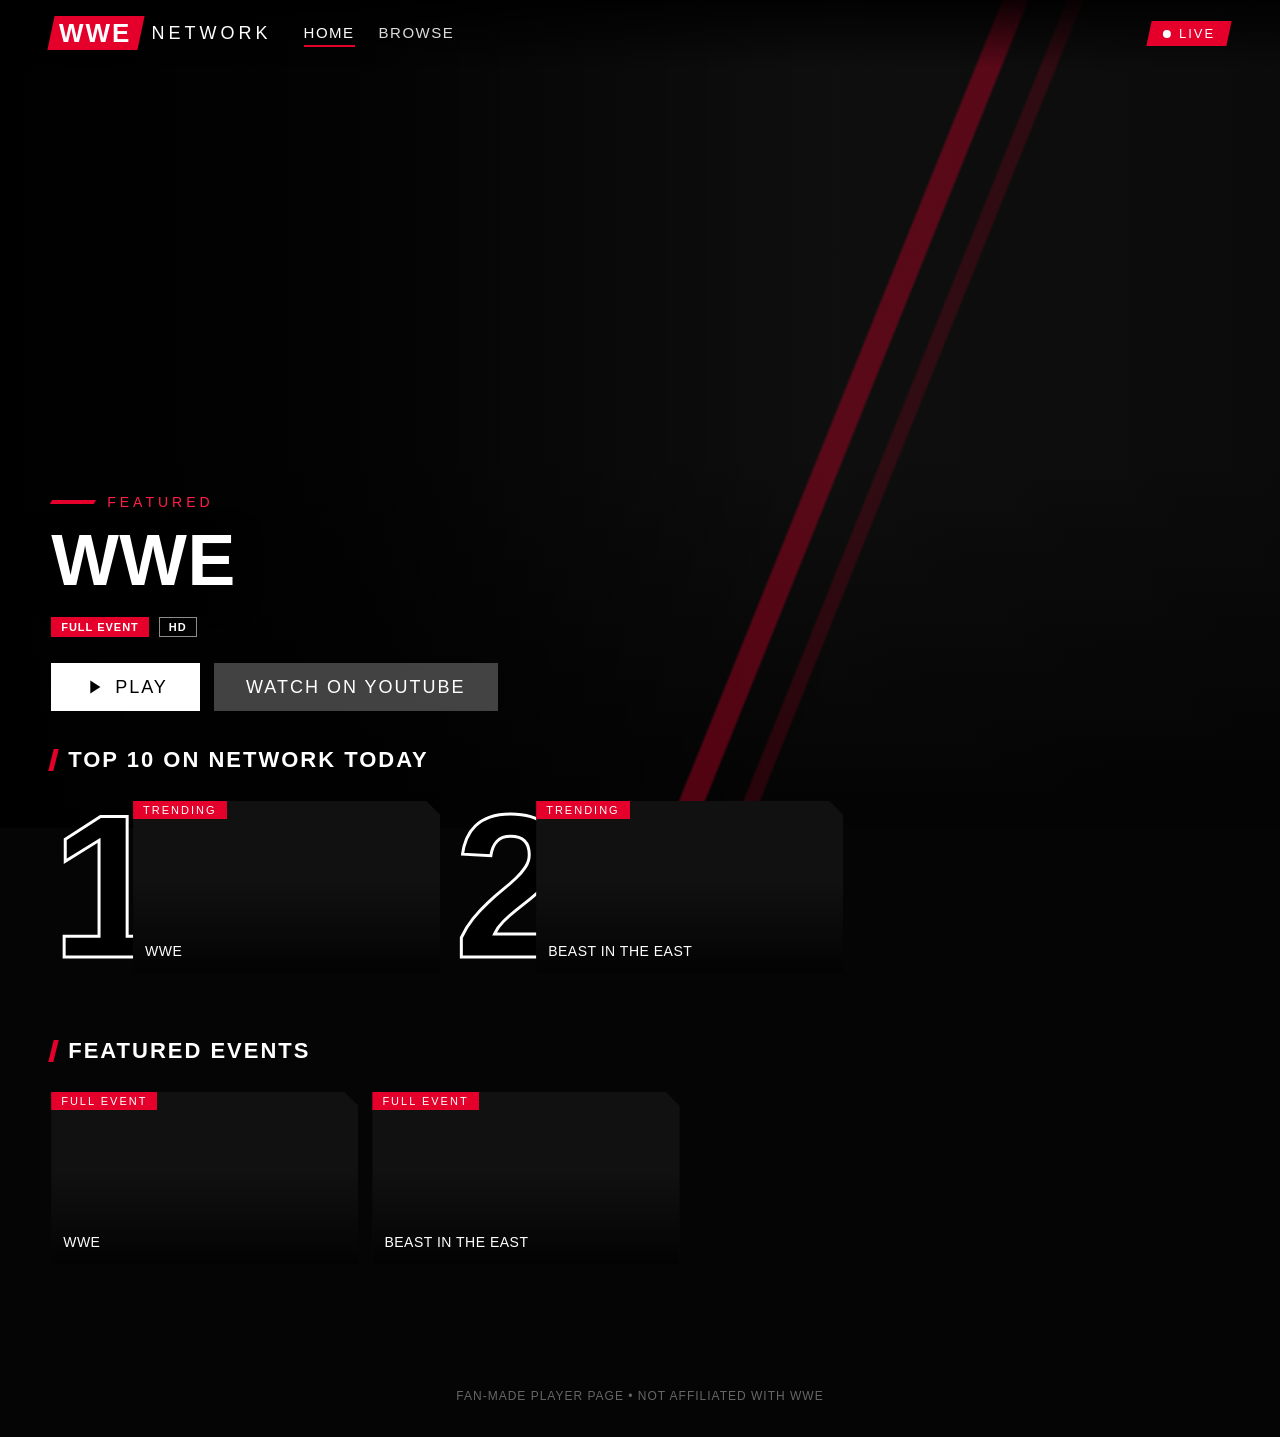
==== commit 21f3c61e: "index.html" ====
(no text change in the page or its own stylesheets)
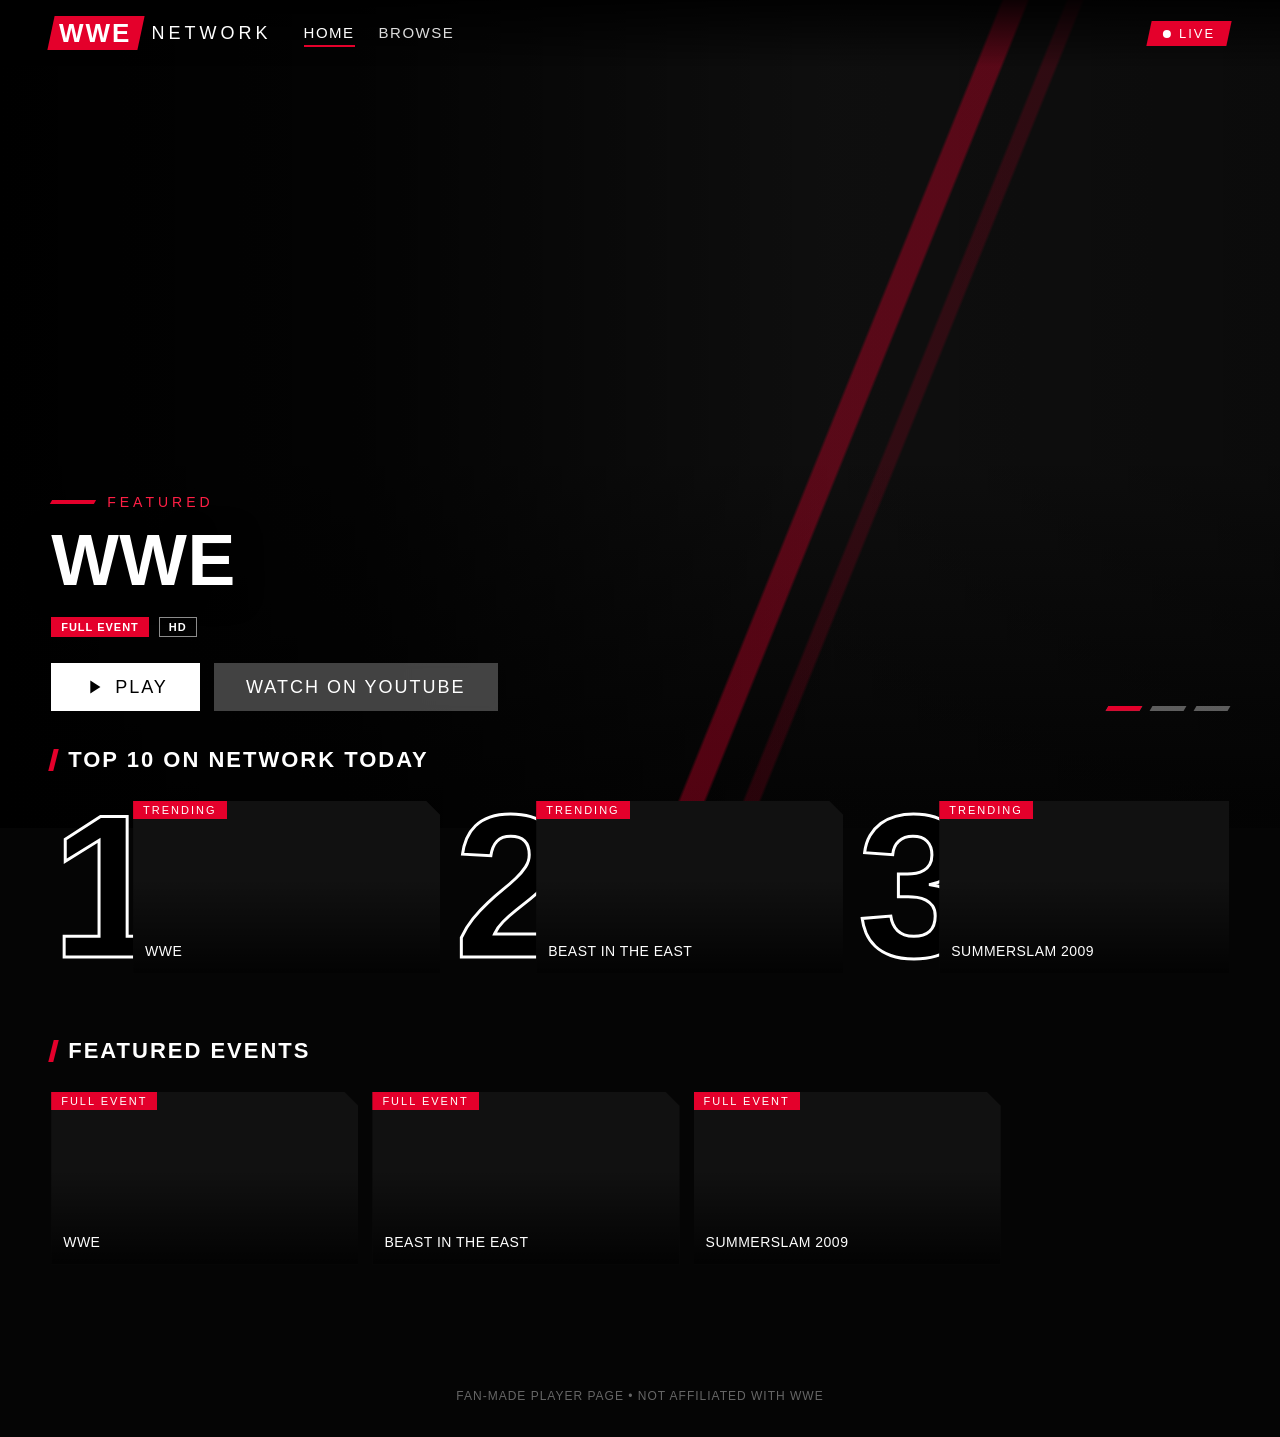
==== commit 8641860c: "Add files via upload" ====
--- a/index.html
+++ b/index.html
@@ -18,7 +18,7 @@
 </header>
 
 <section class="hero">
-  <div class="hero-bg" id="heroBg"></div>
+  <div id="heroBgs"></div>
   <div class="hero-body">
     <div class="tag">Featured</div>
     <h1 id="heroTitle">WWE</h1>
@@ -31,6 +31,7 @@
       <a class="btn more" id="heroYt" target="_blank" rel="noopener" href="#">Watch on YouTube</a>
     </div>
   </div>
+  <div class="dots" id="dots"></div>
 </section>
 
 <main class="rows" id="rows"></main>
@@ -39,11 +40,63 @@
 
 <script src="videos.js"></script>
 <script>
+  var INTERVAL = 6000;           // milliseconds per slide
   var main = VIDEOS[0];
-  document.getElementById('heroBg').style.backgroundImage = thumb(main.id);
-  document.getElementById('heroTitle').textContent = main.title;
-  document.getElementById('heroPlay').href = pageUrl(main.id);
-  document.getElementById('heroYt').href = ytUrl(main.id);
+  var bgs = document.getElementById('heroBgs');
+  var dots = document.getElementById('dots');
+  var body = document.querySelector('.hero-body');
+  var cur = 0, timer = null;
+
+  VIDEOS.forEach(function (v, i) {
+    var d = document.createElement('div');
+    d.className = 'hero-bg';
+    d.style.backgroundImage = thumb(v.id);
+    bgs.appendChild(d);
+    if (VIDEOS.length > 1) {
+      var b = document.createElement('button');
+      b.setAttribute('aria-label', 'Show featured video ' + (i + 1));
+      b.addEventListener('click', function () { show(i, true); });
+      dots.appendChild(b);
+    }
+  });
+
+  function fillText(v) {
+    document.getElementById('heroTitle').textContent = v.title;
+    document.getElementById('heroPlay').href = pageUrl(v.id);
+    document.getElementById('heroYt').href = ytUrl(v.id);
+  }
+
+  function show(i, restart) {
+    var first = (timer === null && !restart && i === 0 && !bgs.querySelector('.on'));
+    var v = VIDEOS[i];
+    var layers = bgs.children, btns = dots.children;
+    if (first) { fillText(v); }
+    else {
+      body.classList.add('swap');
+      setTimeout(function () { fillText(v); body.classList.remove('swap'); }, 350);
+    }
+    for (var k = 0; k < layers.length; k++) layers[k].classList.toggle('on', k === i);
+    for (var j = 0; j < btns.length; j++) {
+      btns[j].classList.remove('on');
+      if (j === i) { void btns[j].offsetWidth; btns[j].classList.add('on'); }
+    }
+    cur = i;
+    schedule();
+  }
+
+  function schedule() {
+    clearTimeout(timer);
+    if (VIDEOS.length < 2) { timer = 0; return; }
+    dots.style.setProperty('--dur', INTERVAL + 'ms');
+    timer = setTimeout(function () { show((cur + 1) % VIDEOS.length); }, INTERVAL);
+  }
+
+  /* Pause while the pointer is over the banner */
+  var hero = document.querySelector('.hero');
+  hero.addEventListener('mouseenter', function () { clearTimeout(timer); dots.classList.add('paused'); });
+  hero.addEventListener('mouseleave', function () { dots.classList.remove('paused'); show(cur, true); });
+
+  show(0);
 
   var rows = document.getElementById('rows');
   addRow(rows, 'Top 10 on Network Today', VIDEOS.slice(0, 10).map(function (v, i) {
@@ -52,10 +105,8 @@
   addRow(rows, 'Featured Events', VIDEOS.map(function (v) { return cardHTML(v, 'FULL EVENT'); }).join(''));
 
   loadTitles(function (v) {
-    if (v === main) {
-      document.getElementById('heroTitle').textContent = v.title;
-      document.title = v.title + ' | WWE Network';
-    }
+    if (v === VIDEOS[cur]) document.getElementById('heroTitle').textContent = v.title;
+    if (v === main) document.title = v.title + ' | WWE Network';
   });
 </script>
 </body>
--- a/style.css
+++ b/style.css
@@ -104,3 +104,17 @@
   .frame{clip-path:polygon(0 0,calc(100% - 20px) 0,100% 20px,100% 100%,20px 100%,0 calc(100% - 20px))}
   .player{clip-path:polygon(0 0,calc(100% - 18px) 0,100% 18px,100% 100%,18px 100%,0 calc(100% - 18px))}
 }
+
+/* Hero slideshow */
+.hero-bg{opacity:0;transition:opacity 1.1s ease}
+.hero-bg.on{opacity:1}
+.hero-body{transition:opacity .4s ease,transform .4s ease}
+.hero-body.swap{opacity:0;transform:translateY(12px)}
+.dots{position:absolute;z-index:3;right:4vw;bottom:13vh;display:flex;gap:10px;align-items:center}
+.dots button{width:34px;height:5px;background:rgba(255,255,255,.35);transform:skewX(-30deg);padding:0;position:relative;overflow:hidden}
+.dots button.on{background:rgba(255,255,255,.35)}
+.dots button.on::after{content:"";position:absolute;inset:0;background:var(--red);transform-origin:left;animation:fill var(--dur,6s) linear forwards}
+.dots.paused button.on::after{animation-play-state:paused}
+@keyframes fill{from{transform:scaleX(0)}to{transform:scaleX(1)}}
+.counter{font-family:var(--display);letter-spacing:2px;font-size:13px;color:#ddd;margin-right:8px}
+@media (max-width:720px){.dots{right:auto;left:4vw;bottom:8vh}}
